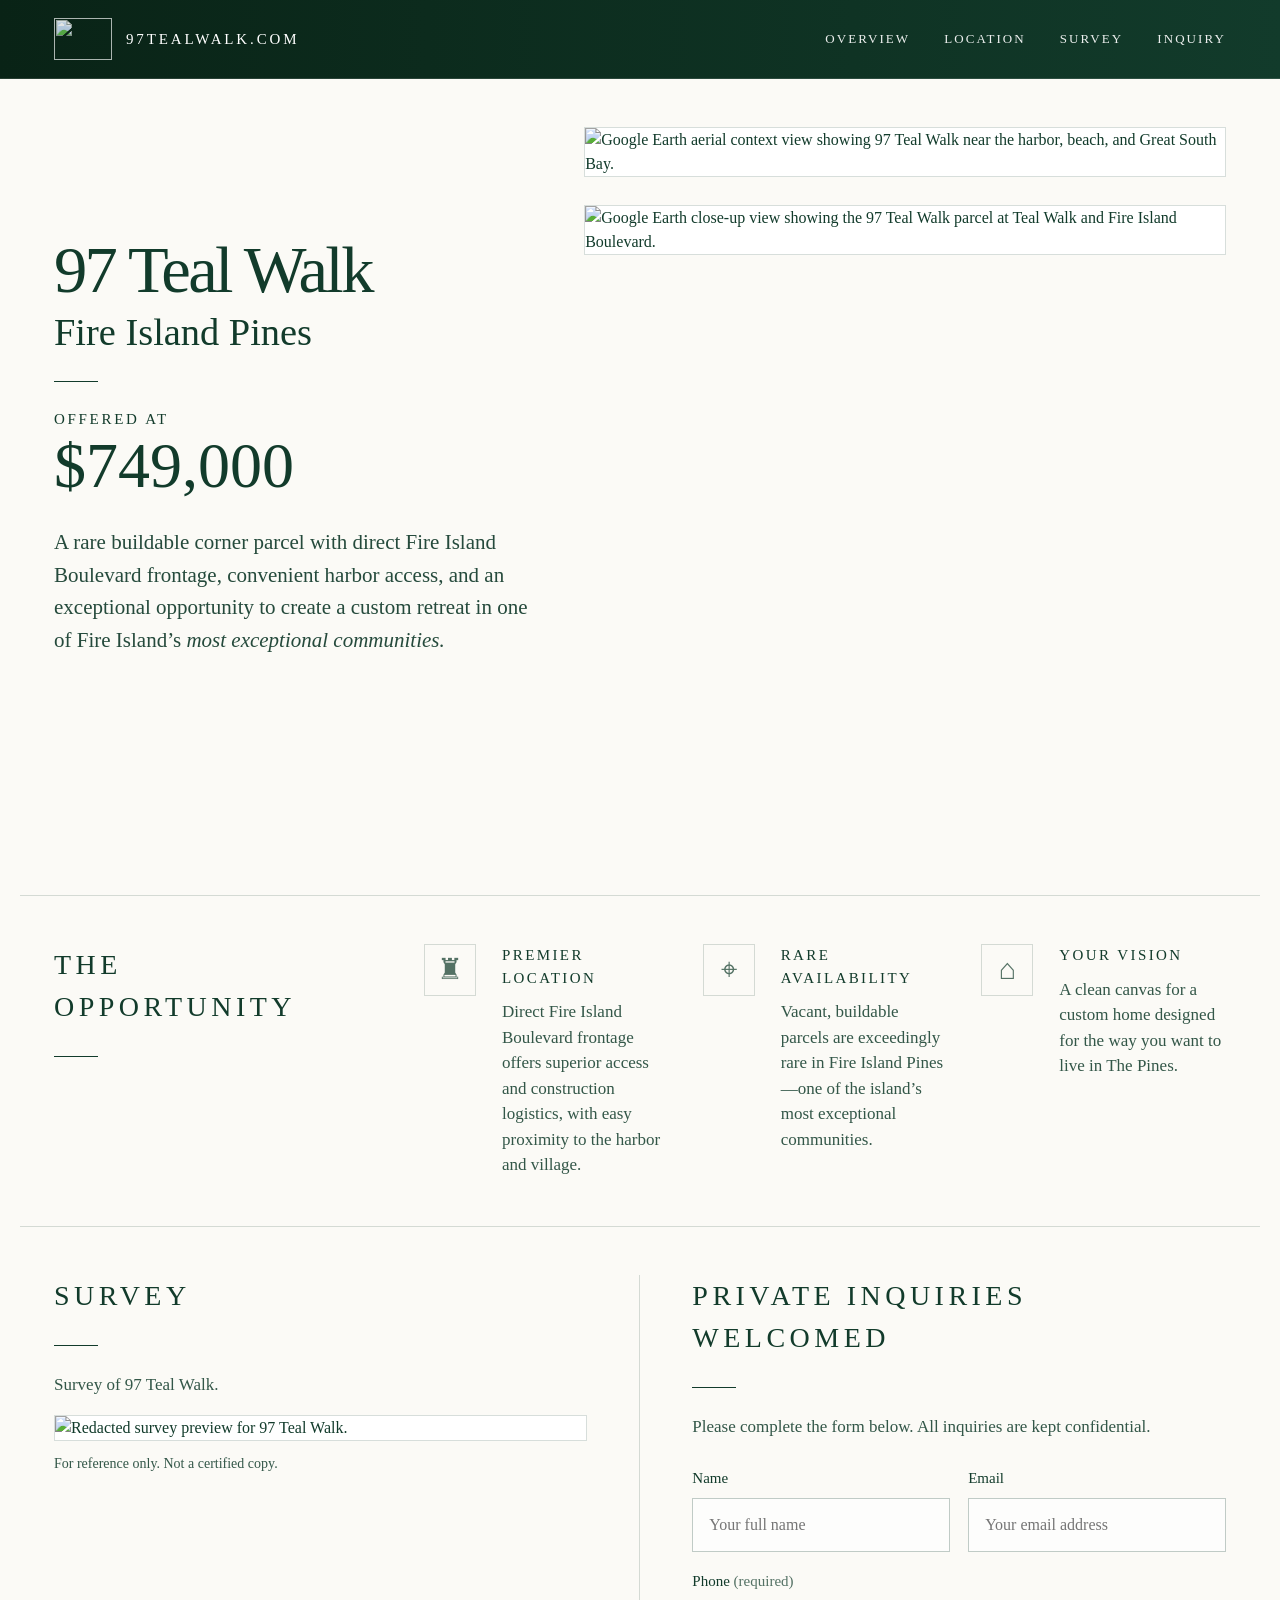
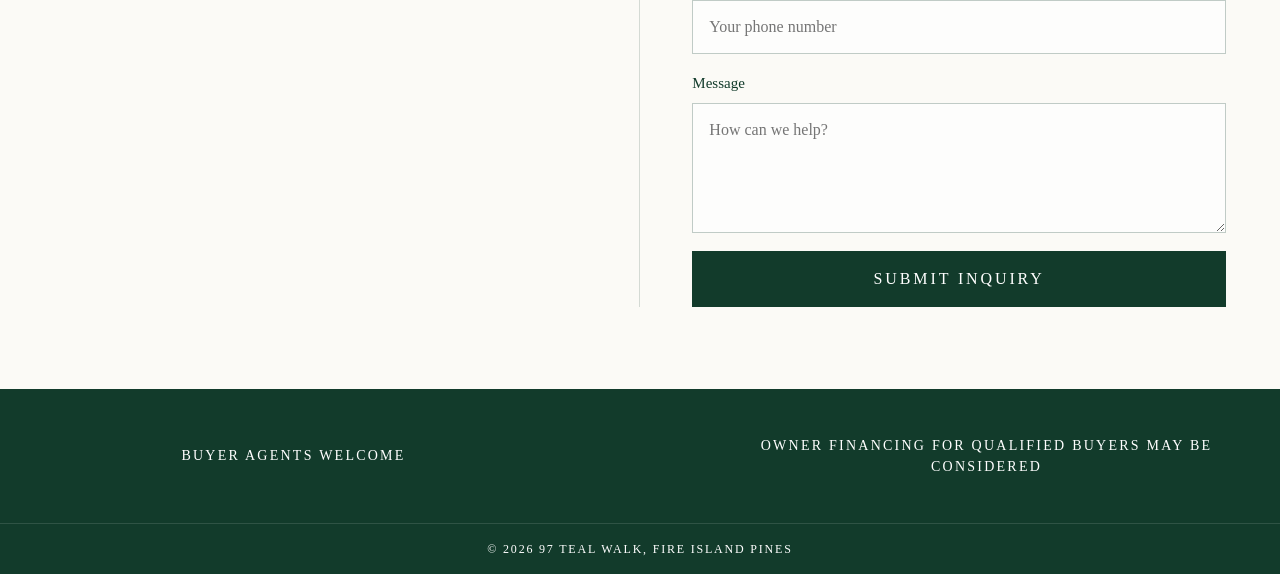
==== index.html @ c8dc7bd7 "Add files via upload" ====
<!doctype html>
<html lang="en">
<head>
  <meta charset="utf-8" />
  <meta name="viewport" content="width=device-width, initial-scale=1" />
  <title>97 Teal Walk · Fire Island Pines</title>
  <meta name="description" content="97 Teal Walk, Fire Island Pines — a rare buildable corner parcel offered at $749,000." />
  <meta property="og:title" content="97 Teal Walk · Fire Island Pines" />
  <meta property="og:description" content="A rare buildable corner parcel with direct Fire Island Boulevard frontage." />
  <meta property="og:image" content="assets/location-context.jpg" />
  <meta property="og:type" content="website" />
  <link rel="preload" as="image" href="assets/location-context.jpg" />
  <link rel="stylesheet" href="styles.css" />
</head>
<body>
  <header class="site-header">
    <div class="header-inner">
      <div class="brand-lockup">
        <img src="assets/deer-motif.png" alt="" class="brand-deer" />
        <span>97TealWalk.com</span>
      </div>
      <nav aria-label="Main navigation">
        <a href="#overview">Overview</a>
        <a href="#location">Location</a>
        <a href="#survey">Survey</a>
        <a href="#inquiry">Inquiry</a>
      </nav>
    </div>
  </header>

  <main>
    <section id="overview" class="hero section-shell">
      <div class="hero-copy">
        <img src="assets/deer-motif.png" alt="" class="deer-watermark" />
        <h1>97 Teal Walk</h1>
        <p class="location-title">Fire Island Pines</p>
        <div class="rule"></div>
        <p class="eyebrow">Offered at</p>
        <p class="price">$749,000</p>
        <p class="intro">
          A rare buildable corner parcel with direct Fire Island Boulevard frontage,
          convenient harbor access, and an exceptional opportunity to create a custom retreat
          in one of Fire Island’s <em>most exceptional communities.</em>
        </p>
      </div>

      <div id="location" class="visual-stack" aria-label="Property location imagery">
        <figure>
          <img src="assets/location-context.jpg" alt="Google Earth aerial context view showing 97 Teal Walk near the harbor, beach, and Great South Bay." />
        </figure>
        <figure>
          <img src="assets/location-close.jpg" alt="Google Earth close-up view showing the 97 Teal Walk parcel at Teal Walk and Fire Island Boulevard." />
        </figure>
      </div>
    </section>

    <section class="opportunity section-shell" aria-labelledby="opportunity-heading">
      <div class="section-heading">
        <h2 id="opportunity-heading">The Opportunity</h2>
        <div class="rule"></div>
      </div>
      <div class="opportunity-grid">
        <article>
          <div class="icon" aria-hidden="true">♜</div>
          <div>
            <h3>Premier Location</h3>
            <p>Direct Fire Island Boulevard frontage offers superior access and construction logistics, with easy proximity to the harbor and village.</p>
          </div>
        </article>
        <article>
          <div class="icon" aria-hidden="true">⌖</div>
          <div>
            <h3>Rare Availability</h3>
            <p>Vacant, buildable parcels are exceedingly rare in Fire Island Pines—one of the island’s most exceptional communities.</p>
          </div>
        </article>
        <article>
          <div class="icon" aria-hidden="true">⌂</div>
          <div>
            <h3>Your Vision</h3>
            <p>A clean canvas for a custom home designed for the way you want to live in The Pines.</p>
          </div>
        </article>
      </div>
    </section>

    <section class="materials section-shell" aria-labelledby="survey-heading">
      <div id="survey" class="survey-panel">
        <h2 id="survey-heading">Survey</h2>
        <div class="rule"></div>
        <p>Survey of 97 Teal Walk.</p>
        <img src="assets/survey-redacted.jpg" alt="Redacted survey preview for 97 Teal Walk." />
        <p class="fine-print">For reference only. Not a certified copy.</p>
      </div>

      <div id="inquiry" class="inquiry-panel">
        <h2>Private Inquiries Welcomed</h2>
        <div class="rule"></div>
        <p>Please complete the form below. All inquiries are kept confidential.</p>
        <form action="https://formspree.io/f/FORM_ID_HERE" method="POST">
          <input type="hidden" name="_subject" value="97 Teal Walk Inquiry" />
          <label>
            <span>Name</span>
            <input name="name" autocomplete="name" placeholder="Your full name" required />
          </label>
          <label>
            <span>Email</span>
            <input name="email" type="email" autocomplete="email" placeholder="Your email address" required />
          </label>
          <label class="full">
            <span>Phone <em>(required)</em></span>
            <input name="phone" type="tel" autocomplete="tel" placeholder="Your phone number" required />
          </label>
          <label class="full">
            <span>Message</span>
            <textarea name="message" placeholder="How can we help?" required></textarea>
          </label>
          <button type="submit">Submit Inquiry</button>
        </form>
      </div>
    </section>
  </main>

  <footer>
    <div class="footer-inner">
      <p>Buyer agents welcome</p>
      <img src="assets/deer-motif.png" alt="" />
      <p>Owner financing for qualified buyers may be considered</p>
    </div>
    <div class="copyright">© 2026 97 Teal Walk, Fire Island Pines</div>
  </footer>
</body>
</html>
---- styles.css ----
:root {
  --green: #123b2b;
  --green-soft: rgba(18, 59, 43, 0.72);
  --cream: #fbfaf6;
  --line: rgba(18, 59, 43, 0.17);
  --sepia: #6a604e;
}

* { box-sizing: border-box; }
html { scroll-behavior: smooth; }
body {
  margin: 0;
  background: var(--cream);
  color: var(--green);
  font-family: Georgia, 'Times New Roman', serif;
  line-height: 1.5;
}
img { max-width: 100%; display: block; }
a { color: inherit; text-decoration: none; }

.site-header {
  position: sticky;
  top: 0;
  z-index: 10;
  background: linear-gradient(90deg, #092316, var(--green));
  color: #fff;
  border-bottom: 1px solid rgba(255,255,255,0.12);
}
.header-inner {
  max-width: 1240px;
  margin: 0 auto;
  padding: 18px 34px;
  display: flex;
  align-items: center;
  justify-content: space-between;
  gap: 30px;
}
.brand-lockup {
  display: flex;
  align-items: center;
  gap: 14px;
  letter-spacing: 0.19em;
  text-transform: uppercase;
  font-size: 15px;
}
.brand-deer {
  width: 58px;
  height: 42px;
  object-fit: cover;
  object-position: left top;
  mix-blend-mode: screen;
  opacity: 0.88;
}
nav {
  display: flex;
  gap: 34px;
  letter-spacing: 0.16em;
  text-transform: uppercase;
  font-size: 13px;
}
nav a { opacity: 0.92; }
nav a:hover { opacity: 1; }

.section-shell {
  max-width: 1240px;
  margin: 0 auto;
  padding: 48px 34px;
}
.hero {
  display: grid;
  grid-template-columns: minmax(330px, 0.92fr) minmax(500px, 1.24fr);
  gap: 54px;
  align-items: start;
}
.hero-copy {
  position: relative;
  padding-top: 110px;
  min-height: 720px;
}
.deer-watermark {
  position: absolute;
  top: 34px;
  left: 72px;
  width: 350px;
  opacity: 0.075;
  filter: grayscale(100%);
  mix-blend-mode: multiply;
  pointer-events: none;
}
h1 {
  margin: 0;
  font-size: clamp(48px, 5.2vw, 72px);
  font-weight: 400;
  letter-spacing: -0.04em;
  line-height: 0.98;
}
.location-title {
  margin: 10px 0 0;
  font-size: clamp(28px, 3vw, 42px);
  line-height: 1.05;
}
.rule {
  width: 44px;
  height: 1px;
  background: var(--green);
  margin: 28px 0 26px;
}
.eyebrow {
  margin: 0;
  text-transform: uppercase;
  letter-spacing: 0.18em;
  font-size: 15px;
}
.price {
  margin: 4px 0 28px;
  font-size: clamp(44px, 5vw, 64px);
  line-height: 1;
}
.intro {
  font-size: 21px;
  line-height: 1.55;
  max-width: 520px;
  margin: 0;
  color: rgba(18, 59, 43, 0.92);
}
.visual-stack {
  display: grid;
  gap: 28px;
}
.visual-stack figure {
  margin: 0;
  background: #fff;
  border: 1px solid var(--line);
  overflow: hidden;
}
.visual-stack img {
  width: 100%;
  height: auto;
}

.opportunity {
  display: grid;
  grid-template-columns: 310px 1fr;
  gap: 60px;
  border-top: 1px solid var(--line);
}
h2 {
  margin: 0;
  font-size: 28px;
  text-transform: uppercase;
  letter-spacing: 0.16em;
  font-weight: 400;
}
.opportunity-grid {
  display: grid;
  grid-template-columns: repeat(3, 1fr);
  gap: 34px;
}
.opportunity-grid article {
  display: grid;
  grid-template-columns: 56px 1fr;
  gap: 22px;
  align-items: start;
}
.icon {
  width: 52px;
  height: 52px;
  border: 1px solid var(--line);
  display: grid;
  place-items: center;
  color: var(--green-soft);
  font-size: 29px;
}
h3 {
  margin: 0 0 10px;
  text-transform: uppercase;
  letter-spacing: 0.16em;
  font-size: 15px;
  font-weight: 400;
}
.opportunity p, .survey-panel p, .inquiry-panel p {
  margin: 0;
  color: rgba(18, 59, 43, 0.86);
  font-size: 17px;
}

.materials {
  border-top: 1px solid var(--line);
  display: grid;
  grid-template-columns: 1fr 1.1fr;
  gap: 52px;
}
.survey-panel img {
  margin-top: 18px;
  width: 100%;
  border: 1px solid var(--line);
  background: white;
}
.fine-print {
  margin-top: 12px !important;
  font-size: 14px !important;
}
.inquiry-panel {
  border-left: 1px solid var(--line);
  padding-left: 52px;
}
form {
  margin-top: 28px;
  display: grid;
  grid-template-columns: 1fr 1fr;
  gap: 18px;
}
label { display: grid; gap: 8px; }
label span { font-size: 15px; }
label em { font-style: normal; color: var(--green-soft); }
label.full { grid-column: 1 / -1; }
input, textarea {
  width: 100%;
  border: 1px solid rgba(18, 59, 43, 0.26);
  background: rgba(255,255,255,0.66);
  padding: 14px 16px;
  font: inherit;
  color: var(--green);
  border-radius: 0;
}
textarea { min-height: 130px; resize: vertical; }
input:focus, textarea:focus {
  outline: 2px solid rgba(18, 59, 43, 0.18);
  border-color: rgba(18, 59, 43, 0.55);
}
button {
  grid-column: 1 / -1;
  border: 0;
  background: var(--green);
  color: #fff;
  padding: 16px 18px;
  text-transform: uppercase;
  letter-spacing: 0.18em;
  font: inherit;
  cursor: pointer;
}
button:hover { background: #0b2b1d; }

footer {
  background: var(--green);
  color: white;
  margin-top: 34px;
}
.footer-inner {
  max-width: 1240px;
  margin: 0 auto;
  padding: 32px 34px;
  display: grid;
  grid-template-columns: 1fr auto 1fr;
  gap: 42px;
  align-items: center;
  text-align: center;
  letter-spacing: 0.16em;
  text-transform: uppercase;
  font-size: 14px;
}
.footer-inner img {
  width: 130px;
  opacity: 0.68;
  mix-blend-mode: screen;
}
.copyright {
  border-top: 1px solid rgba(255,255,255,0.12);
  padding: 16px;
  text-align: center;
  letter-spacing: 0.15em;
  text-transform: uppercase;
  font-size: 12px;
}

@media (max-width: 960px) {
  .header-inner { align-items: flex-start; }
  nav { display: none; }
  .hero, .opportunity, .materials { grid-template-columns: 1fr; }
  .hero-copy { min-height: auto; padding-top: 48px; }
  .deer-watermark { left: 40px; top: 10px; width: 290px; }
  .opportunity-grid { grid-template-columns: 1fr; }
  .inquiry-panel { border-left: 0; padding-left: 0; }
}
@media (max-width: 620px) {
  .section-shell { padding: 34px 22px; }
  .header-inner { padding: 16px 22px; }
  .brand-lockup { font-size: 13px; }
  .brand-deer { width: 48px; }
  .hero { gap: 32px; }
  .hero-copy { padding-top: 28px; }
  .deer-watermark { width: 240px; left: 18px; }
  .visual-stack { gap: 18px; }
  form { grid-template-columns: 1fr; }
  .footer-inner { grid-template-columns: 1fr; gap: 18px; }
}
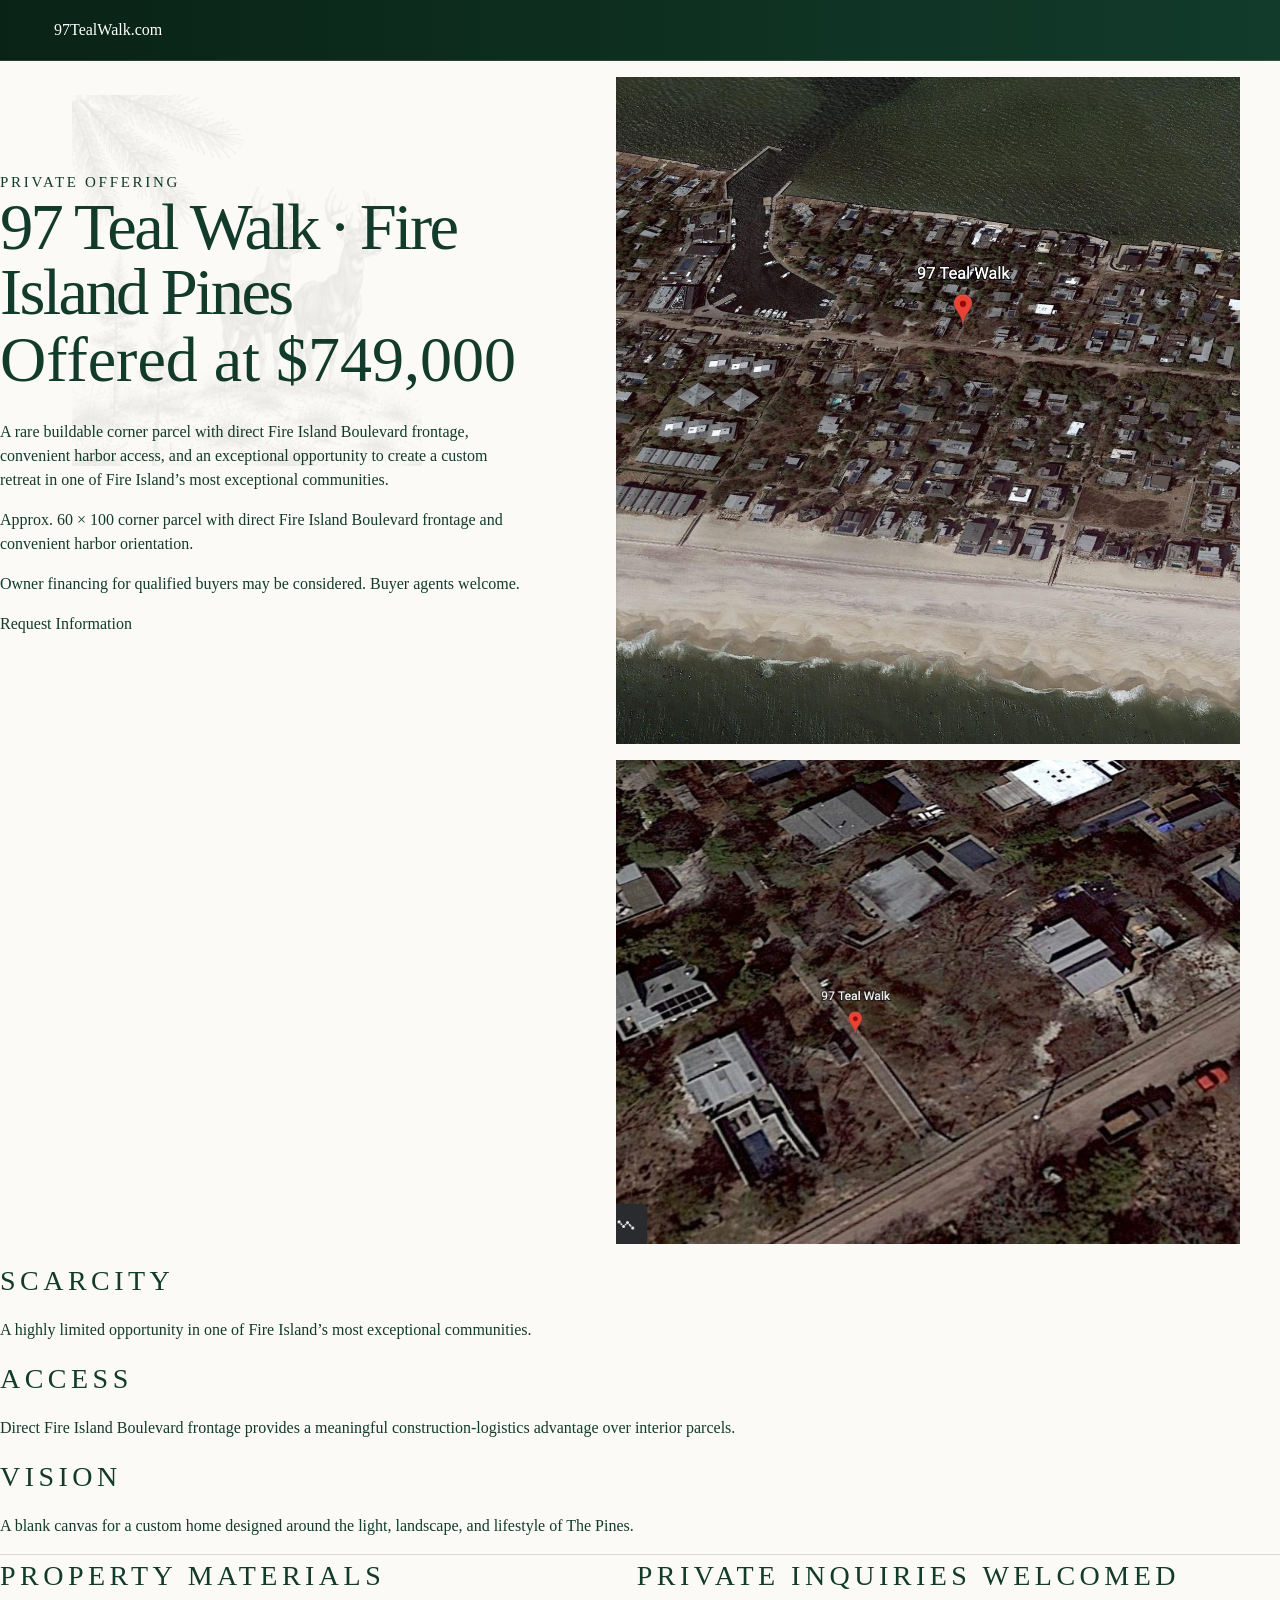
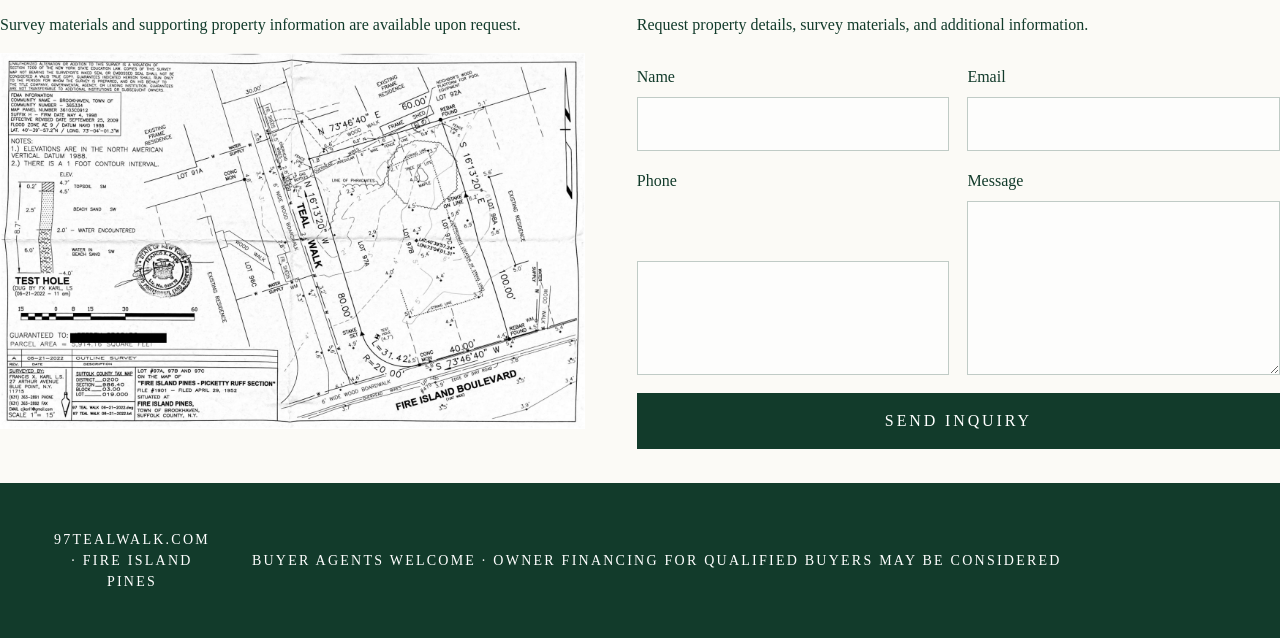
==== commit febfe565: "Add files via upload" ====
--- a/index.html
+++ b/index.html
@@ -1,133 +1,114 @@
-<!doctype html>
+<!DOCTYPE html>
 <html lang="en">
 <head>
-  <meta charset="utf-8" />
-  <meta name="viewport" content="width=device-width, initial-scale=1" />
+  <meta charset="UTF-8" />
+  <meta name="viewport" content="width=device-width, initial-scale=1.0" />
   <title>97 Teal Walk · Fire Island Pines</title>
-  <meta name="description" content="97 Teal Walk, Fire Island Pines — a rare buildable corner parcel offered at $749,000." />
-  <meta property="og:title" content="97 Teal Walk · Fire Island Pines" />
-  <meta property="og:description" content="A rare buildable corner parcel with direct Fire Island Boulevard frontage." />
-  <meta property="og:image" content="assets/location-context.jpg" />
-  <meta property="og:type" content="website" />
-  <link rel="preload" as="image" href="assets/location-context.jpg" />
+  <meta name="description" content="97 Teal Walk, Fire Island Pines. Offered at $749,000. A rare buildable corner parcel with direct Fire Island Boulevard frontage." />
   <link rel="stylesheet" href="styles.css" />
 </head>
 <body>
   <header class="site-header">
-    <div class="header-inner">
-      <div class="brand-lockup">
-        <img src="assets/deer-motif.png" alt="" class="brand-deer" />
-        <span>97TealWalk.com</span>
-      </div>
-      <nav aria-label="Main navigation">
-        <a href="#overview">Overview</a>
-        <a href="#location">Location</a>
-        <a href="#survey">Survey</a>
-        <a href="#inquiry">Inquiry</a>
-      </nav>
+    <div class="container header-inner">
+      <div class="domain">97TealWalk.com</div>
     </div>
   </header>
 
   <main>
-    <section id="overview" class="hero section-shell">
+    <section class="hero container">
       <div class="hero-copy">
-        <img src="assets/deer-motif.png" alt="" class="deer-watermark" />
-        <h1>97 Teal Walk</h1>
-        <p class="location-title">Fire Island Pines</p>
-        <div class="rule"></div>
-        <p class="eyebrow">Offered at</p>
-        <p class="price">$749,000</p>
-        <p class="intro">
-          A rare buildable corner parcel with direct Fire Island Boulevard frontage,
-          convenient harbor access, and an exceptional opportunity to create a custom retreat
-          in one of Fire Island’s <em>most exceptional communities.</em>
-        </p>
+        <div class="watermark-wrap">
+          <img src="deer-motif.png" alt="" class="deer-watermark" />
+          <div class="hero-text">
+            <p class="eyebrow">Private Offering</p>
+            <h1>97 Teal Walk · Fire Island Pines</h1>
+            <p class="price">Offered at $749,000</p>
+            <p class="lead">
+              A rare buildable corner parcel with direct Fire Island Boulevard frontage, convenient harbor access, and an exceptional opportunity to create a custom retreat in one of Fire Island’s most exceptional communities.
+            </p>
+            <div class="detail-lines">
+              <p>Approx. 60 × 100 corner parcel with direct Fire Island Boulevard frontage and convenient harbor orientation.</p>
+              <p>Owner financing for qualified buyers may be considered. Buyer agents welcome.</p>
+            </div>
+            <a href="#inquiry" class="button">Request Information</a>
+          </div>
+        </div>
       </div>
 
-      <div id="location" class="visual-stack" aria-label="Property location imagery">
+      <div class="image-stack">
         <figure>
-          <img src="assets/location-context.jpg" alt="Google Earth aerial context view showing 97 Teal Walk near the harbor, beach, and Great South Bay." />
+          <img src="location-context.jpg" alt="Google Earth context image showing 97 Teal Walk in relation to Fire Island Pines, the harbor, and surrounding area." />
         </figure>
         <figure>
-          <img src="assets/location-close.jpg" alt="Google Earth close-up view showing the 97 Teal Walk parcel at Teal Walk and Fire Island Boulevard." />
+          <img src="location-close.jpg" alt="Google Earth close-up image showing 97 Teal Walk near Teal Walk and Fire Island Boulevard." />
         </figure>
       </div>
     </section>
 
-    <section class="opportunity section-shell" aria-labelledby="opportunity-heading">
-      <div class="section-heading">
-        <h2 id="opportunity-heading">The Opportunity</h2>
-        <div class="rule"></div>
-      </div>
-      <div class="opportunity-grid">
-        <article>
-          <div class="icon" aria-hidden="true">♜</div>
-          <div>
-            <h3>Premier Location</h3>
-            <p>Direct Fire Island Boulevard frontage offers superior access and construction logistics, with easy proximity to the harbor and village.</p>
-          </div>
-        </article>
-        <article>
-          <div class="icon" aria-hidden="true">⌖</div>
-          <div>
-            <h3>Rare Availability</h3>
-            <p>Vacant, buildable parcels are exceedingly rare in Fire Island Pines—one of the island’s most exceptional communities.</p>
-          </div>
-        </article>
-        <article>
-          <div class="icon" aria-hidden="true">⌂</div>
-          <div>
-            <h3>Your Vision</h3>
-            <p>A clean canvas for a custom home designed for the way you want to live in The Pines.</p>
-          </div>
-        </article>
+    <section class="green-band">
+      <div class="container band-grid">
+        <div>
+          <h2>Scarcity</h2>
+          <p>A highly limited opportunity in one of Fire Island’s most exceptional communities.</p>
+        </div>
+        <div>
+          <h2>Access</h2>
+          <p>Direct Fire Island Boulevard frontage provides a meaningful construction-logistics advantage over interior parcels.</p>
+        </div>
+        <div>
+          <h2>Vision</h2>
+          <p>A blank canvas for a custom home designed around the light, landscape, and lifestyle of The Pines.</p>
+        </div>
       </div>
     </section>
 
-    <section class="materials section-shell" aria-labelledby="survey-heading">
-      <div id="survey" class="survey-panel">
-        <h2 id="survey-heading">Survey</h2>
-        <div class="rule"></div>
-        <p>Survey of 97 Teal Walk.</p>
-        <img src="assets/survey-redacted.jpg" alt="Redacted survey preview for 97 Teal Walk." />
-        <p class="fine-print">For reference only. Not a certified copy.</p>
+    <section class="materials container">
+      <div class="survey-section">
+        <h2>Property Materials</h2>
+        <p>Survey materials and supporting property information are available upon request.</p>
+        <div class="survey-card">
+          <img src="survey-redacted.jpg" alt="Redacted survey preview for 97 Teal Walk." />
+        </div>
       </div>
 
-      <div id="inquiry" class="inquiry-panel">
-        <h2>Private Inquiries Welcomed</h2>
-        <div class="rule"></div>
-        <p>Please complete the form below. All inquiries are kept confidential.</p>
+      <div id="inquiry" class="inquiry-card">
+        <h2>Private inquiries welcomed</h2>
+        <p>Request property details, survey materials, and additional information.</p>
+
         <form action="https://formspree.io/f/FORM_ID_HERE" method="POST">
           <input type="hidden" name="_subject" value="97 Teal Walk Inquiry" />
+
           <label>
-            <span>Name</span>
-            <input name="name" autocomplete="name" placeholder="Your full name" required />
+            Name
+            <input name="name" type="text" required />
           </label>
+
           <label>
-            <span>Email</span>
-            <input name="email" type="email" autocomplete="email" placeholder="Your email address" required />
+            Email
+            <input name="email" type="email" required />
           </label>
-          <label class="full">
-            <span>Phone <em>(required)</em></span>
-            <input name="phone" type="tel" autocomplete="tel" placeholder="Your phone number" required />
+
+          <label>
+            Phone
+            <input name="phone" type="tel" required />
           </label>
-          <label class="full">
-            <span>Message</span>
-            <textarea name="message" placeholder="How can we help?" required></textarea>
+
+          <label>
+            Message
+            <textarea name="message" rows="6" required></textarea>
           </label>
-          <button type="submit">Submit Inquiry</button>
+
+          <button type="submit">Send Inquiry</button>
         </form>
       </div>
     </section>
   </main>
 
-  <footer>
-    <div class="footer-inner">
-      <p>Buyer agents welcome</p>
-      <img src="assets/deer-motif.png" alt="" />
-      <p>Owner financing for qualified buyers may be considered</p>
+  <footer class="site-footer">
+    <div class="container footer-inner">
+      <p>97TealWalk.com · Fire Island Pines</p>
+      <p>Buyer agents welcome · Owner financing for qualified buyers may be considered</p>
     </div>
-    <div class="copyright">© 2026 97 Teal Walk, Fire Island Pines</div>
   </footer>
 </body>
 </html>
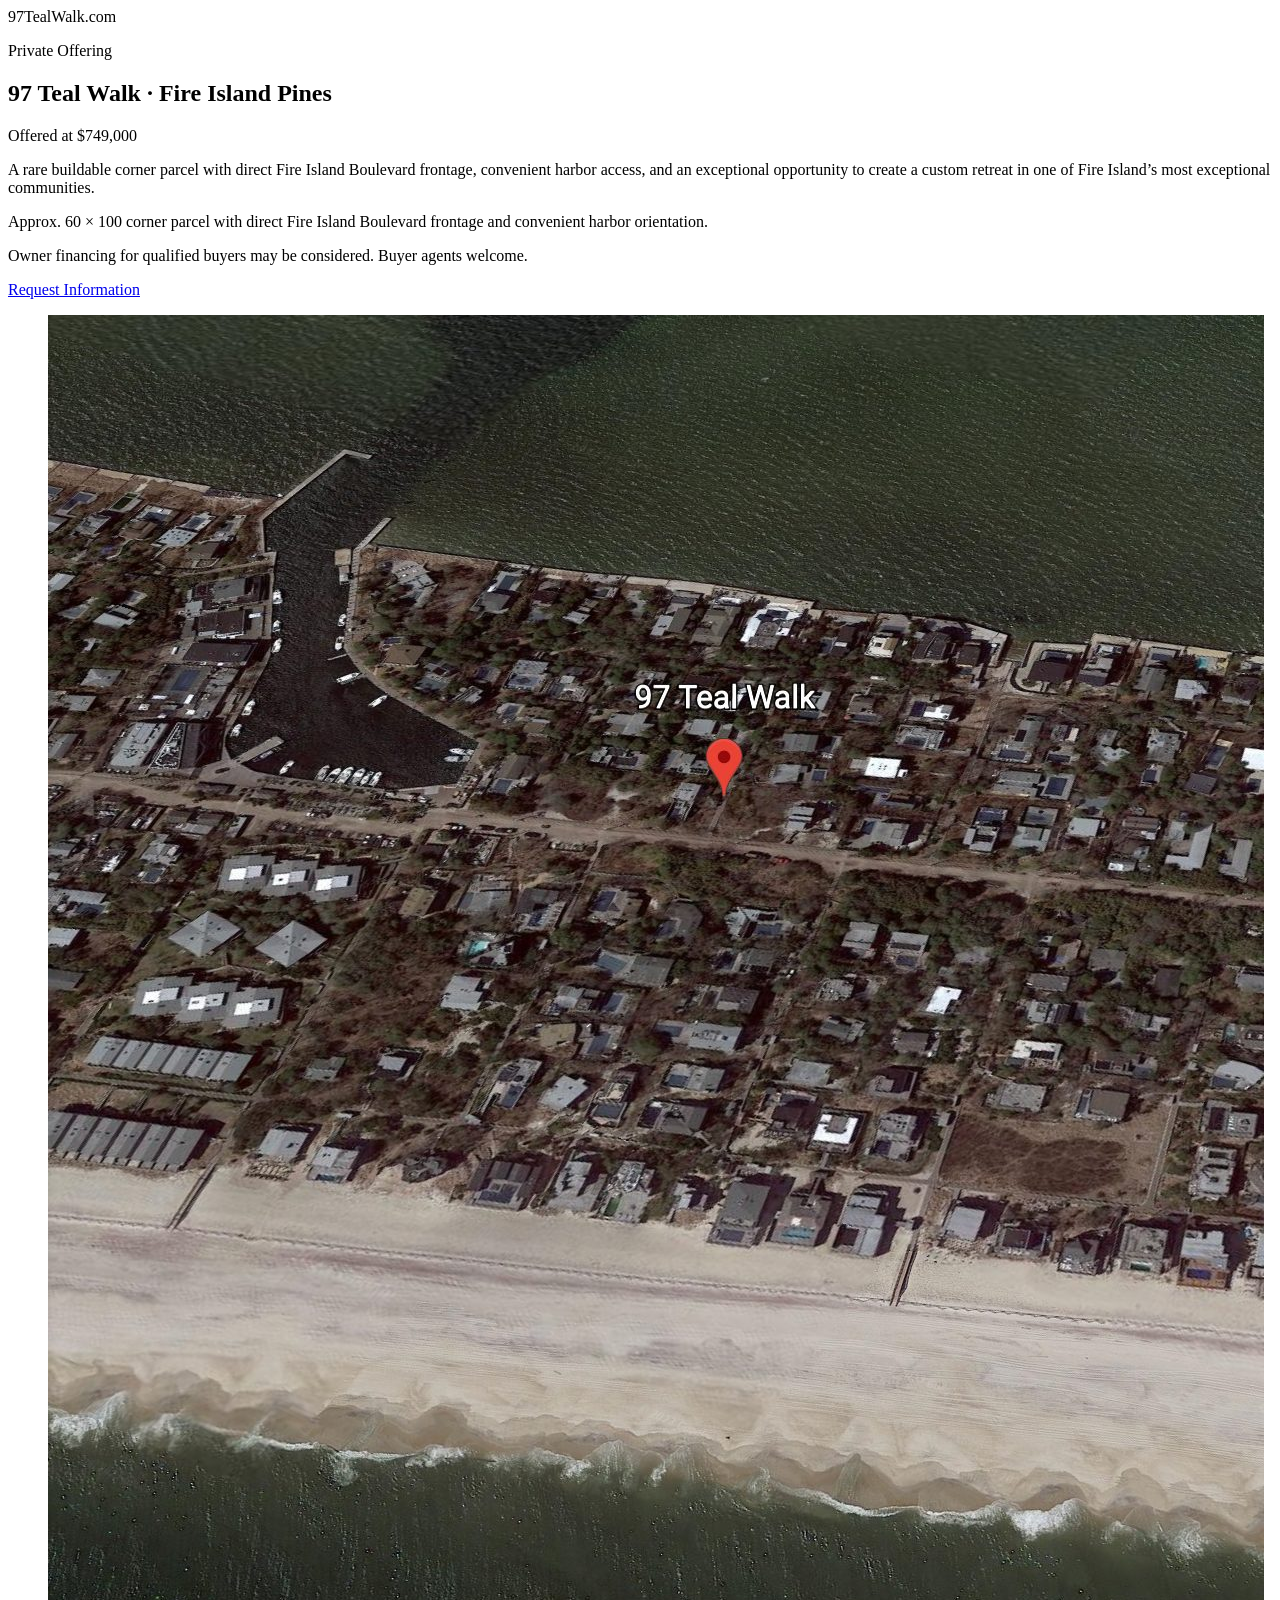
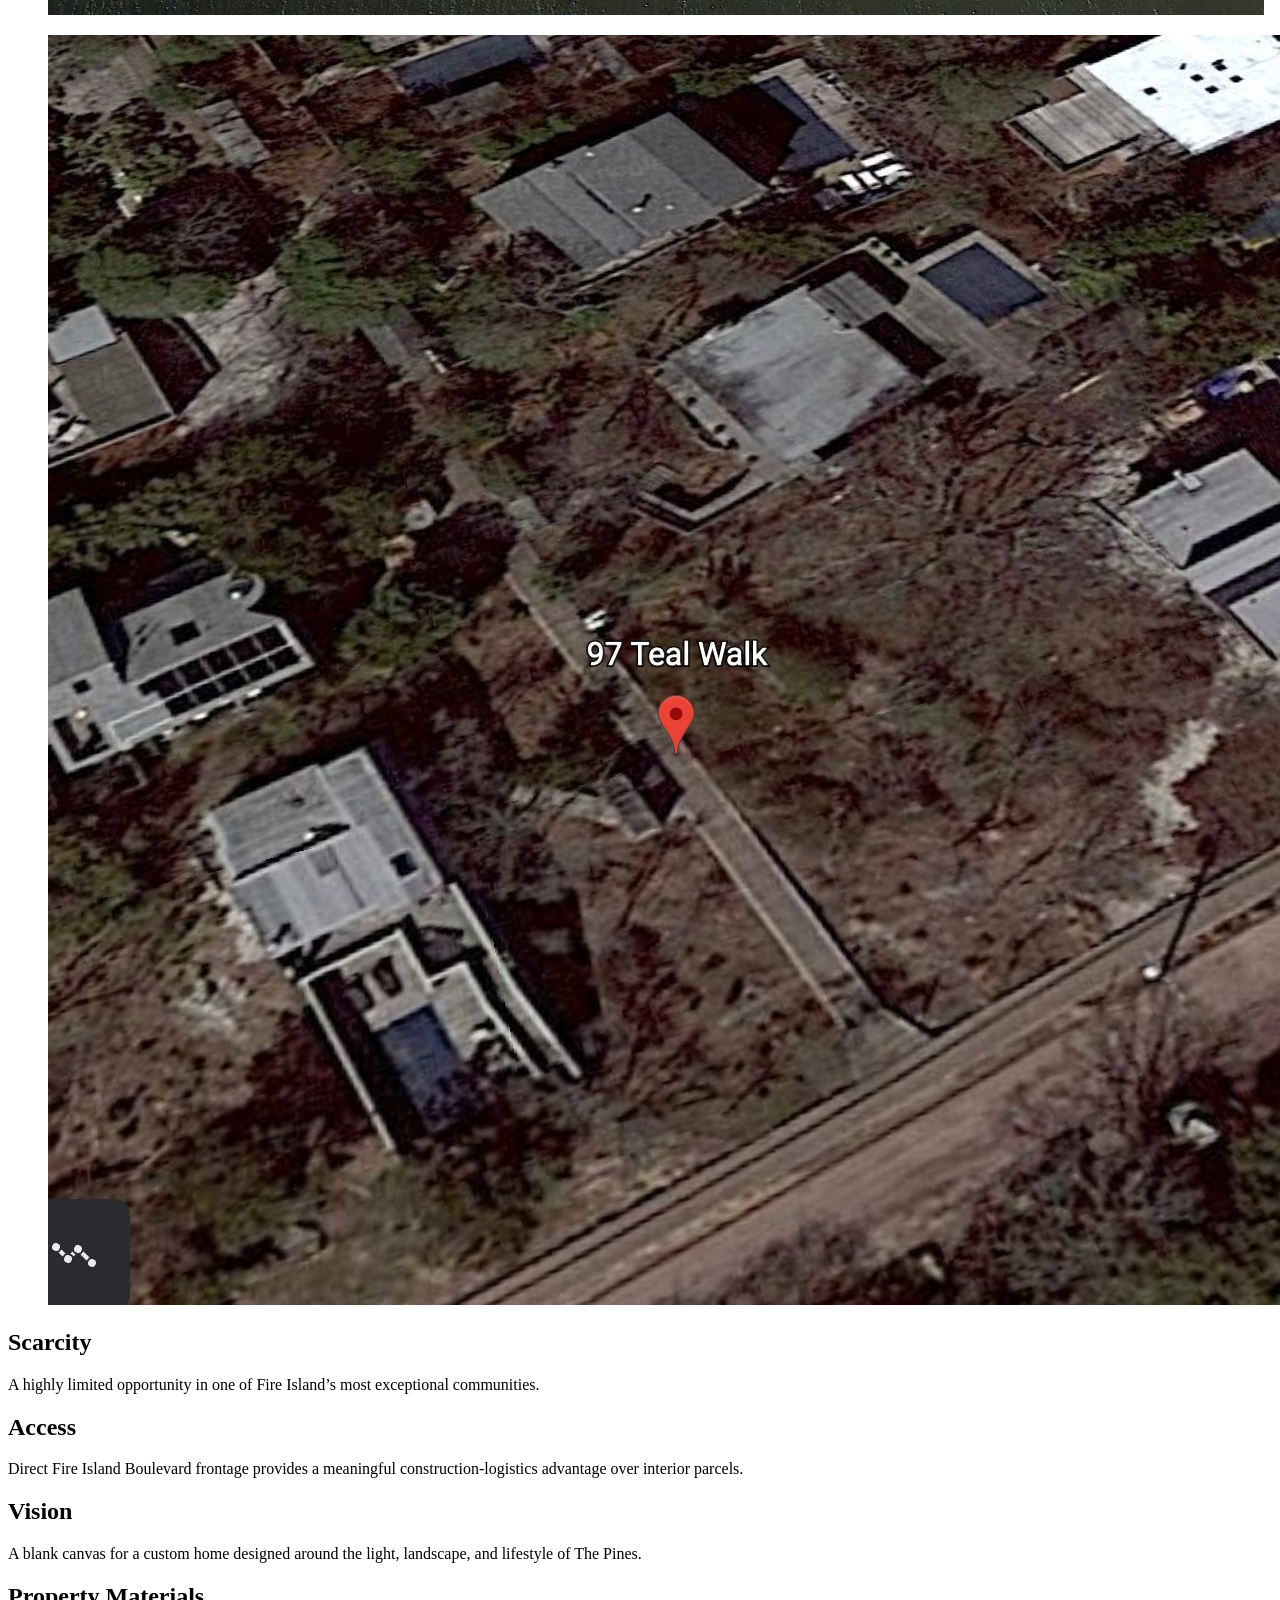
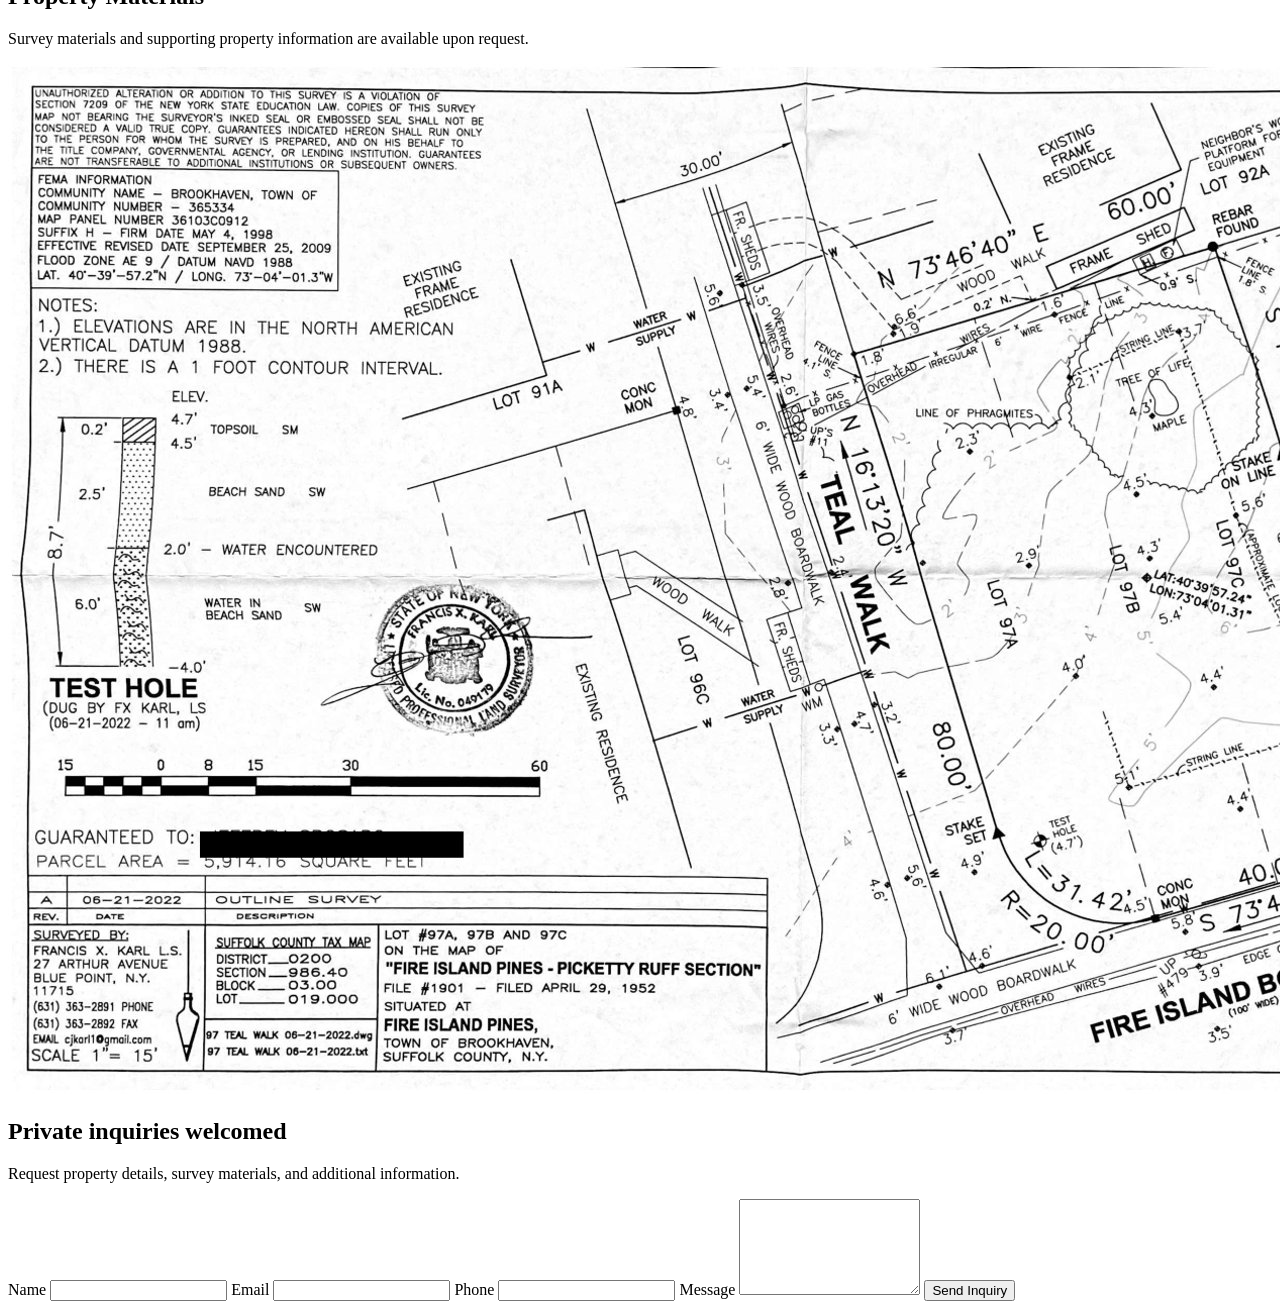
==== commit 37b720aa: "Rename index (1).html to index.html" ====
--- a/index.html
+++ b/index.html
@@ -18,7 +18,6 @@
     <section class="hero container">
       <div class="hero-copy">
         <div class="watermark-wrap">
-          <img src="deer-motif.png" alt="" class="deer-watermark" />
           <div class="hero-text">
             <p class="eyebrow">Private Offering</p>
             <h1>97 Teal Walk · Fire Island Pines</h1>
@@ -103,12 +102,5 @@
       </div>
     </section>
   </main>
-
-  <footer class="site-footer">
-    <div class="container footer-inner">
-      <p>97TealWalk.com · Fire Island Pines</p>
-      <p>Buyer agents welcome · Owner financing for qualified buyers may be considered</p>
-    </div>
-  </footer>
 </body>
 </html>
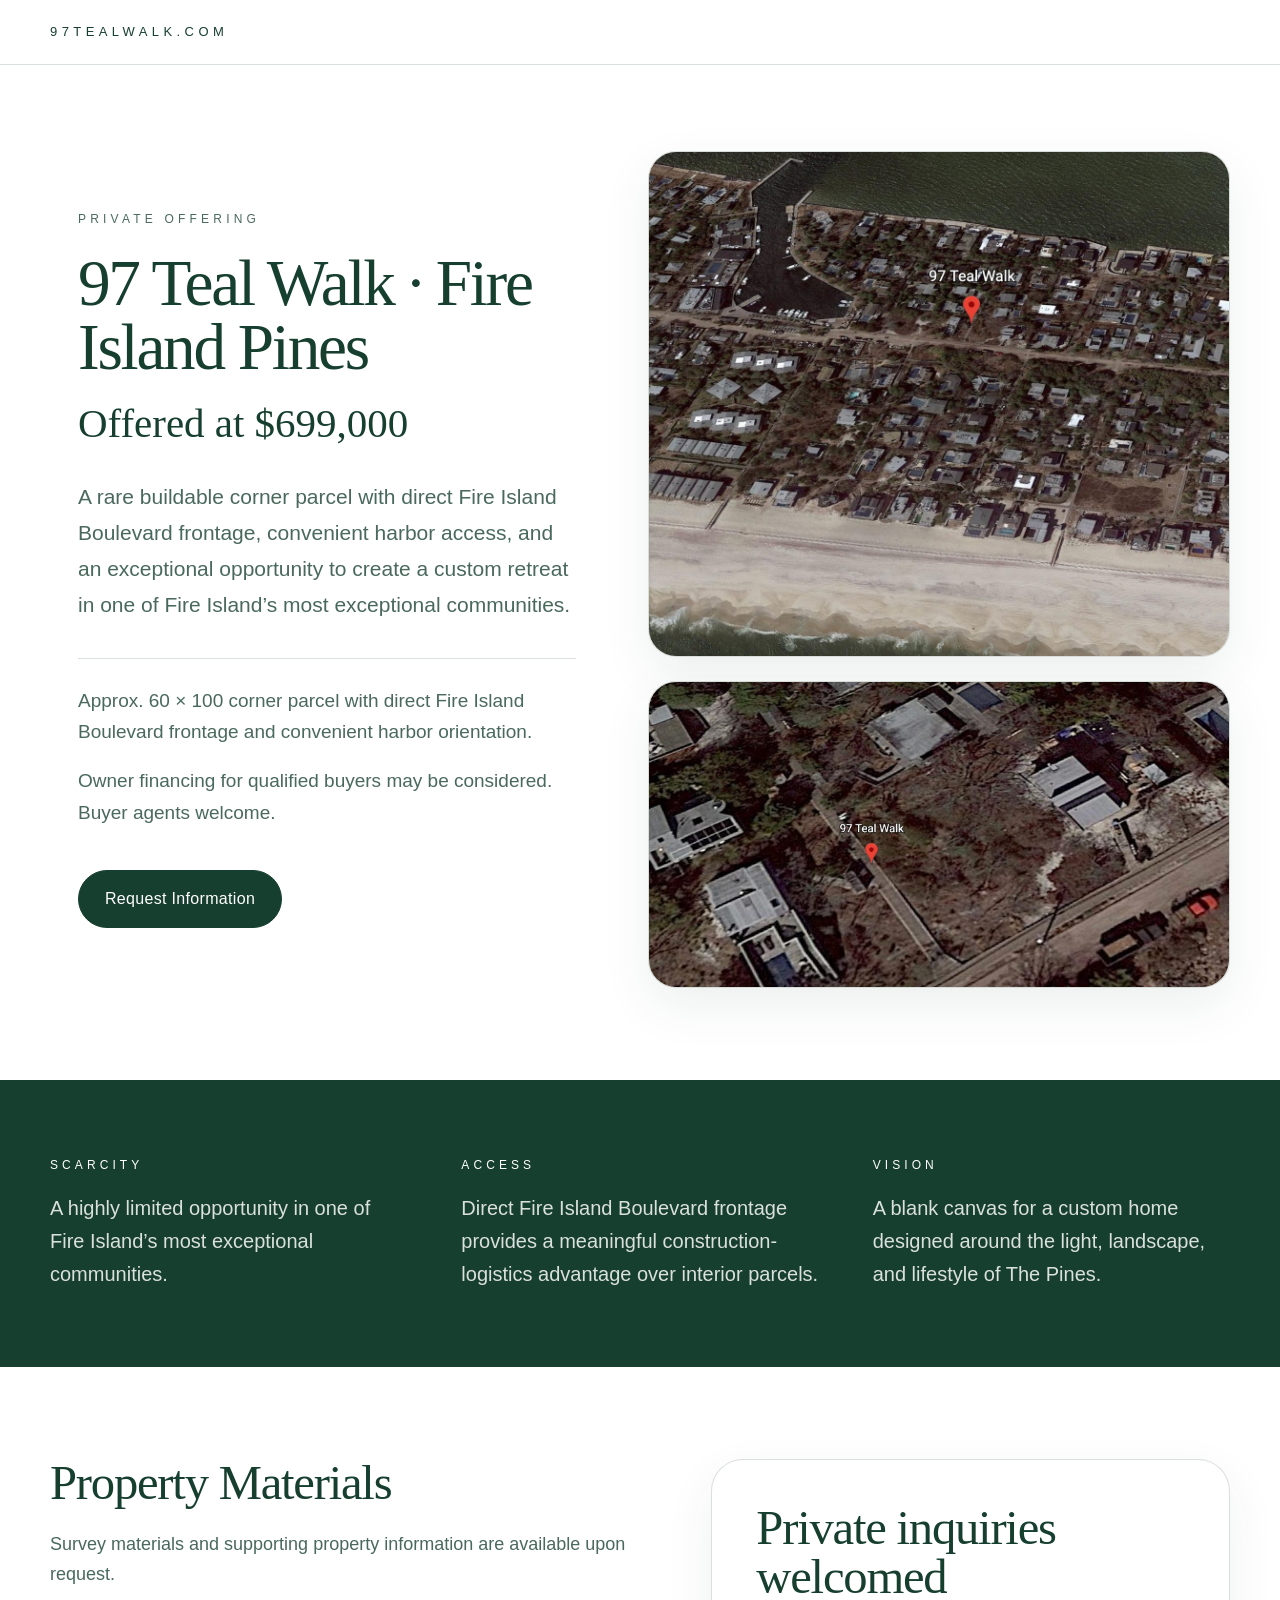
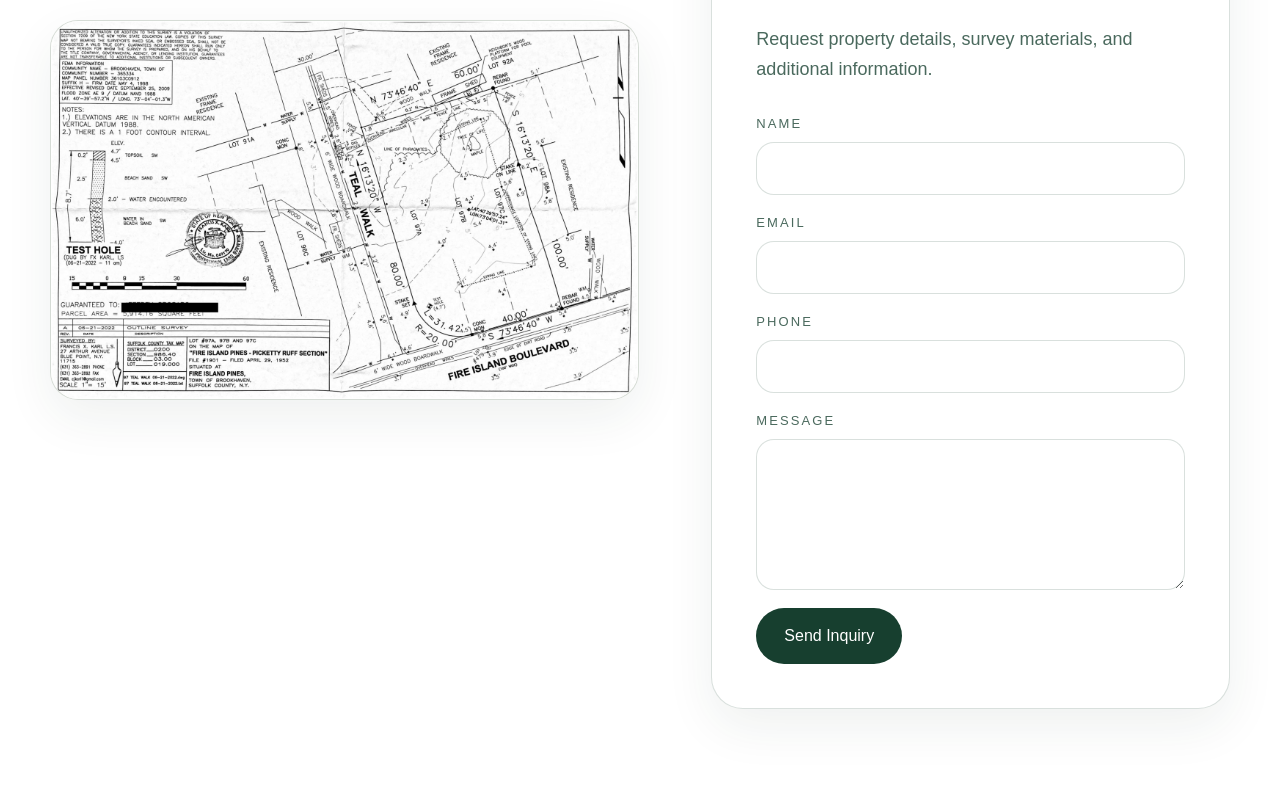
==== commit e7b63913: "Rename index (2).html to index.html" ====
--- a/index.html
+++ b/index.html
@@ -4,8 +4,8 @@
   <meta charset="UTF-8" />
   <meta name="viewport" content="width=device-width, initial-scale=1.0" />
   <title>97 Teal Walk · Fire Island Pines</title>
-  <meta name="description" content="97 Teal Walk, Fire Island Pines. Offered at $749,000. A rare buildable corner parcel with direct Fire Island Boulevard frontage." />
-  <link rel="stylesheet" href="styles.css" />
+  <meta name="description" content="97 Teal Walk, Fire Island Pines. Offered at $699,000. A rare buildable corner parcel with direct Fire Island Boulevard frontage." />
+  <link rel="stylesheet" href="./styles.css?v=4" />
 </head>
 <body>
   <header class="site-header">
@@ -21,7 +21,7 @@
           <div class="hero-text">
             <p class="eyebrow">Private Offering</p>
             <h1>97 Teal Walk · Fire Island Pines</h1>
-            <p class="price">Offered at $749,000</p>
+            <p class="price">Offered at $699,000</p>
             <p class="lead">
               A rare buildable corner parcel with direct Fire Island Boulevard frontage, convenient harbor access, and an exceptional opportunity to create a custom retreat in one of Fire Island’s most exceptional communities.
             </p>
@@ -36,10 +36,10 @@
 
       <div class="image-stack">
         <figure>
-          <img src="location-context.jpg" alt="Google Earth context image showing 97 Teal Walk in relation to Fire Island Pines, the harbor, and surrounding area." />
+          <img src="./location-context.jpg" alt="Google Earth context image showing 97 Teal Walk in relation to Fire Island Pines, the harbor, and surrounding area." />
         </figure>
         <figure>
-          <img src="location-close.jpg" alt="Google Earth close-up image showing 97 Teal Walk near Teal Walk and Fire Island Boulevard." />
+          <img src="./location-close.jpg" alt="Google Earth close-up image showing 97 Teal Walk near Teal Walk and Fire Island Boulevard." />
         </figure>
       </div>
     </section>
@@ -66,7 +66,7 @@
         <h2>Property Materials</h2>
         <p>Survey materials and supporting property information are available upon request.</p>
         <div class="survey-card">
-          <img src="survey-redacted.jpg" alt="Redacted survey preview for 97 Teal Walk." />
+          <img src="./survey-redacted.jpg" alt="Redacted survey preview for 97 Teal Walk." />
         </div>
       </div>
 
--- a/styles.css
+++ b/styles.css
@@ -0,0 +1,406 @@
+
+:root {
+  --green: #173f2f;
+  --green-soft: rgba(23, 63, 47, 0.78);
+  --green-faint: rgba(23, 63, 47, 0.12);
+  --paper: #ffffff;
+  --warm: #fbfaf6;
+  --line: rgba(23, 63, 47, 0.16);
+}
+
+* {
+  box-sizing: border-box;
+}
+
+html {
+  scroll-behavior: smooth;
+}
+
+body {
+  margin: 0;
+  background: var(--paper);
+  color: var(--green);
+  font-family: -apple-system, BlinkMacSystemFont, "Segoe UI", Helvetica, Arial, sans-serif;
+  line-height: 1.5;
+}
+
+img {
+  display: block;
+  max-width: 100%;
+}
+
+a {
+  color: inherit;
+}
+
+.container {
+  width: min(1180px, calc(100% - 64px));
+  margin: 0 auto;
+}
+
+.site-header {
+  border-bottom: 1px solid var(--line);
+  background: rgba(255,255,255,0.92);
+}
+
+.header-inner {
+  padding: 22px 0;
+}
+
+.domain {
+  font-size: 13px;
+  letter-spacing: 0.34em;
+  text-transform: uppercase;
+}
+
+.hero {
+  display: grid;
+  grid-template-columns: 0.95fr 1.05fr;
+  gap: 72px;
+  align-items: center;
+  padding-top: 86px;
+  padding-bottom: 92px;
+}
+
+.hero-copy {
+  padding-left: 28px;
+  position: relative;
+}
+
+.watermark-wrap {
+  position: relative;
+  min-height: 520px;
+  display: flex;
+  align-items: center;
+}
+
+.deer-watermark {
+  position: absolute;
+  width: 82%;
+  max-width: 520px;
+  left: -18px;
+  top: 50%;
+  transform: translateY(-48%);
+  opacity: 0.055;
+  filter: saturate(0.8);
+  pointer-events: none;
+  z-index: 0;
+}
+
+.hero-text {
+  position: relative;
+  z-index: 1;
+  max-width: 650px;
+}
+
+.eyebrow {
+  margin: 0 0 24px;
+  font-size: 12px;
+  letter-spacing: 0.35em;
+  text-transform: uppercase;
+  color: var(--green-soft);
+}
+
+h1 {
+  margin: 0 0 22px;
+  font-family: Georgia, "Times New Roman", serif;
+  font-size: clamp(42px, 5.1vw, 72px);
+  font-weight: 400;
+  line-height: 0.98;
+  letter-spacing: -0.035em;
+}
+
+.price {
+  margin: 0 0 34px;
+  font-family: Georgia, "Times New Roman", serif;
+  font-size: clamp(30px, 3.2vw, 46px);
+  line-height: 1.05;
+}
+
+.lead {
+  margin: 0 0 34px;
+  font-size: 21px;
+  line-height: 1.72;
+  color: var(--green-soft);
+}
+
+.detail-lines {
+  margin: 0 0 42px;
+  padding-top: 26px;
+  border-top: 1px solid var(--line);
+  color: var(--green-soft);
+}
+
+.detail-lines p {
+  margin: 0 0 18px;
+  font-size: 19px;
+  line-height: 1.65;
+}
+
+.detail-lines p:last-child {
+  margin-bottom: 0;
+}
+
+.button {
+  display: inline-block;
+  text-decoration: none;
+  border: 1px solid var(--green);
+  background: var(--green);
+  color: white;
+  padding: 16px 26px;
+  border-radius: 999px;
+  font-size: 16px;
+  letter-spacing: 0.02em;
+}
+
+.image-stack {
+  display: grid;
+  gap: 24px;
+}
+
+.image-stack figure {
+  margin: 0;
+  overflow: hidden;
+  border: 1px solid var(--line);
+  border-radius: 28px;
+  background: var(--warm);
+  box-shadow: 0 18px 50px rgba(23, 63, 47, 0.08);
+}
+
+.image-stack figure:first-child img {
+  aspect-ratio: 1.15 / 1;
+  object-fit: cover;
+}
+
+.image-stack figure:last-child img {
+  aspect-ratio: 1.9 / 1;
+  object-fit: cover;
+}
+
+.green-band {
+  background: var(--green);
+  color: white;
+  padding: 76px 0;
+}
+
+.band-grid {
+  display: grid;
+  grid-template-columns: repeat(3, 1fr);
+  gap: 54px;
+}
+
+.band-grid h2 {
+  margin: 0 0 18px;
+  font-size: 12px;
+  letter-spacing: 0.34em;
+  text-transform: uppercase;
+  font-weight: 500;
+}
+
+.band-grid p {
+  margin: 0;
+  font-size: 20px;
+  line-height: 1.65;
+  color: rgba(255,255,255,0.84);
+}
+
+.materials {
+  display: grid;
+  grid-template-columns: 1fr 0.88fr;
+  gap: 72px;
+  align-items: start;
+  padding-top: 92px;
+  padding-bottom: 96px;
+}
+
+.materials h2,
+.inquiry-card h2 {
+  margin: 0 0 22px;
+  font-family: Georgia, "Times New Roman", serif;
+  font-size: clamp(34px, 3.8vw, 54px);
+  font-weight: 400;
+  line-height: 1.02;
+  letter-spacing: -0.025em;
+}
+
+.materials p,
+.inquiry-card p {
+  margin: 0 0 30px;
+  color: var(--green-soft);
+  font-size: 18px;
+  line-height: 1.65;
+}
+
+.survey-card {
+  border: 1px solid var(--line);
+  border-radius: 28px;
+  overflow: hidden;
+  background: var(--warm);
+  box-shadow: 0 18px 50px rgba(23, 63, 47, 0.07);
+}
+
+.survey-card img {
+  width: 100%;
+  height: auto;
+}
+
+.inquiry-card {
+  border: 1px solid var(--line);
+  border-radius: 32px;
+  background: #fff;
+  padding: 44px;
+  box-shadow: 0 18px 50px rgba(23, 63, 47, 0.07);
+}
+
+form {
+  display: grid;
+  gap: 18px;
+}
+
+label {
+  display: grid;
+  gap: 8px;
+  font-size: 13px;
+  letter-spacing: 0.16em;
+  text-transform: uppercase;
+  color: var(--green-soft);
+}
+
+input,
+textarea {
+  width: 100%;
+  border: 1px solid var(--line);
+  border-radius: 18px;
+  padding: 16px 18px;
+  color: var(--green);
+  font: inherit;
+  background: #fff;
+  outline: none;
+}
+
+input:focus,
+textarea:focus {
+  border-color: var(--green);
+  box-shadow: 0 0 0 4px rgba(23, 63, 47, 0.08);
+}
+
+button {
+  justify-self: start;
+  border: 0;
+  background: var(--green);
+  color: white;
+  padding: 16px 28px;
+  border-radius: 999px;
+  font: inherit;
+  cursor: pointer;
+}
+
+.site-footer {
+  border-top: 1px solid var(--line);
+  padding: 30px 0;
+}
+
+.footer-inner {
+  display: flex;
+  justify-content: space-between;
+  gap: 24px;
+  color: rgba(23, 63, 47, 0.62);
+  font-size: 14px;
+}
+
+.footer-inner p {
+  margin: 0;
+}
+
+@media (max-width: 980px) {
+  .container {
+    width: min(100% - 40px, 720px);
+  }
+
+  .hero,
+  .materials {
+    grid-template-columns: 1fr;
+    gap: 48px;
+    padding-top: 58px;
+    padding-bottom: 66px;
+  }
+
+  .hero-copy {
+    padding-left: 0;
+  }
+
+  .watermark-wrap {
+    min-height: auto;
+    display: block;
+  }
+
+  .deer-watermark {
+    width: 92%;
+    left: 50%;
+    top: 46%;
+    transform: translate(-50%, -50%);
+    opacity: 0.045;
+  }
+
+  .band-grid {
+    grid-template-columns: 1fr;
+    gap: 38px;
+  }
+
+  .green-band {
+    padding: 56px 0;
+  }
+
+  .inquiry-card {
+    padding: 30px;
+  }
+
+  .footer-inner {
+    flex-direction: column;
+  }
+}
+
+@media (max-width: 560px) {
+  .container {
+    width: calc(100% - 28px);
+  }
+
+  .header-inner {
+    padding: 18px 0;
+  }
+
+  .domain {
+    letter-spacing: 0.22em;
+    font-size: 12px;
+  }
+
+  .hero {
+    padding-top: 42px;
+  }
+
+  h1 {
+    font-size: 40px;
+  }
+
+  .price {
+    font-size: 30px;
+  }
+
+  .lead,
+  .detail-lines p {
+    font-size: 17px;
+    line-height: 1.65;
+  }
+
+  .image-stack figure,
+  .survey-card,
+  .inquiry-card {
+    border-radius: 22px;
+  }
+
+  button,
+  .button {
+    width: 100%;
+    text-align: center;
+  }
+}
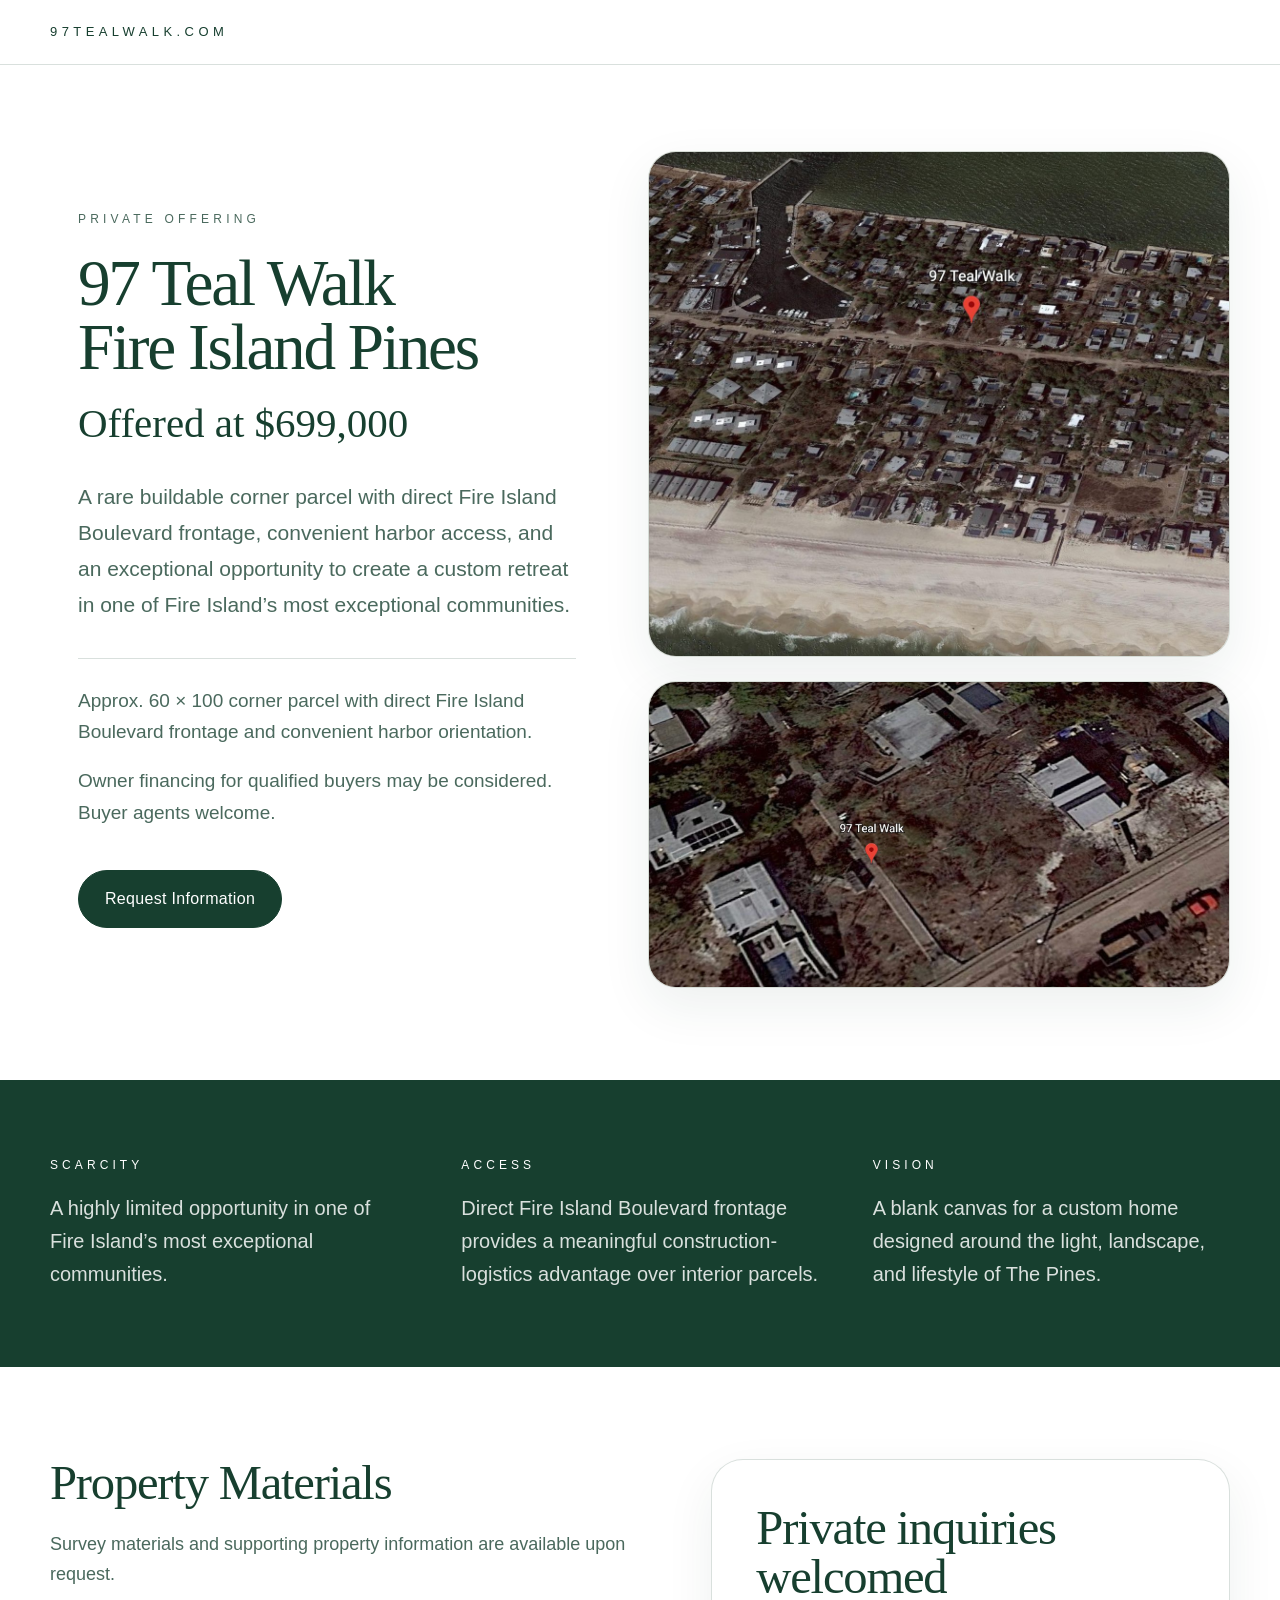
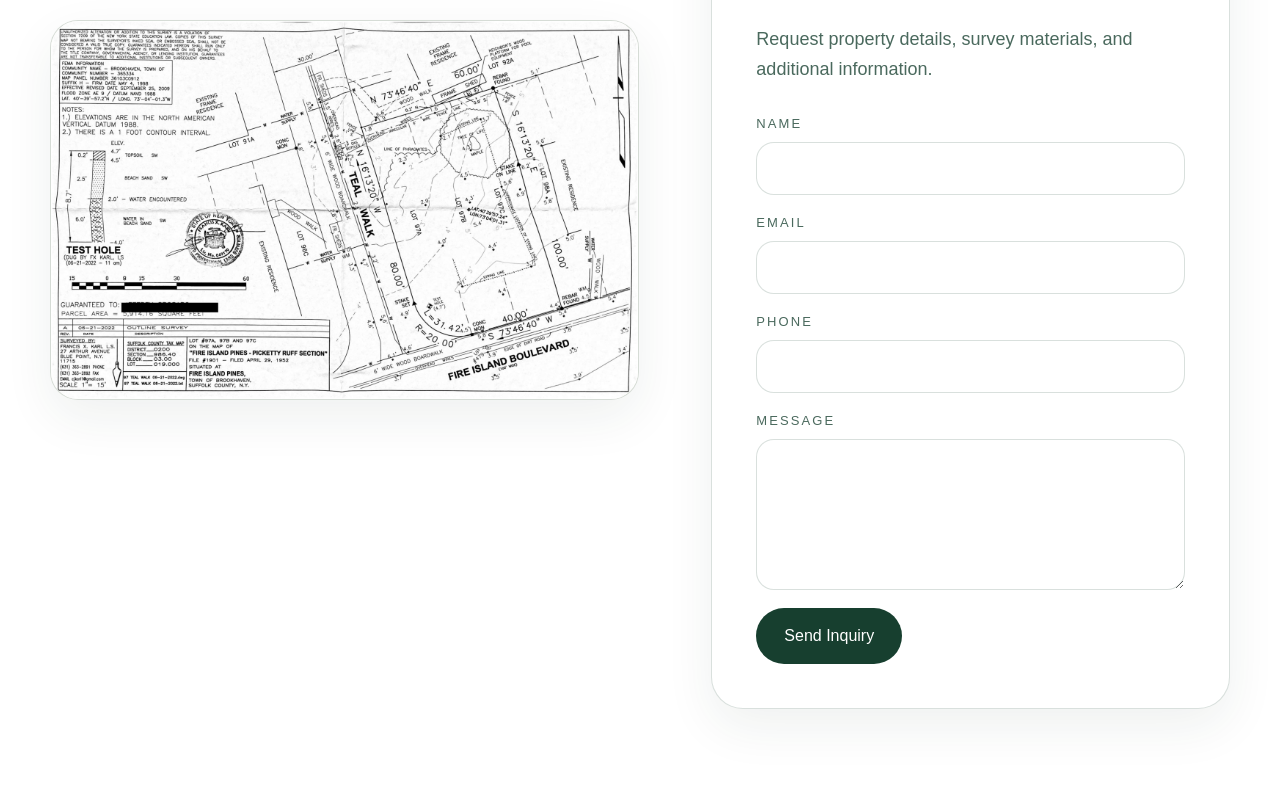
==== commit a71882bb: "Rename index (3).html to index.html" ====
--- a/index.html
+++ b/index.html
@@ -3,7 +3,7 @@
 <head>
   <meta charset="UTF-8" />
   <meta name="viewport" content="width=device-width, initial-scale=1.0" />
-  <title>97 Teal Walk · Fire Island Pines</title>
+  <title>97 Teal Walk | Fire Island Pines</title>
   <meta name="description" content="97 Teal Walk, Fire Island Pines. Offered at $699,000. A rare buildable corner parcel with direct Fire Island Boulevard frontage." />
   <link rel="stylesheet" href="./styles.css?v=4" />
 </head>
@@ -20,7 +20,10 @@
         <div class="watermark-wrap">
           <div class="hero-text">
             <p class="eyebrow">Private Offering</p>
-            <h1>97 Teal Walk · Fire Island Pines</h1>
+            <h1>
+              <span style="display:block;">97 Teal Walk</span>
+              <span style="display:block;">Fire Island Pines</span>
+            </h1>
             <p class="price">Offered at $699,000</p>
             <p class="lead">
               A rare buildable corner parcel with direct Fire Island Boulevard frontage, convenient harbor access, and an exceptional opportunity to create a custom retreat in one of Fire Island’s most exceptional communities.
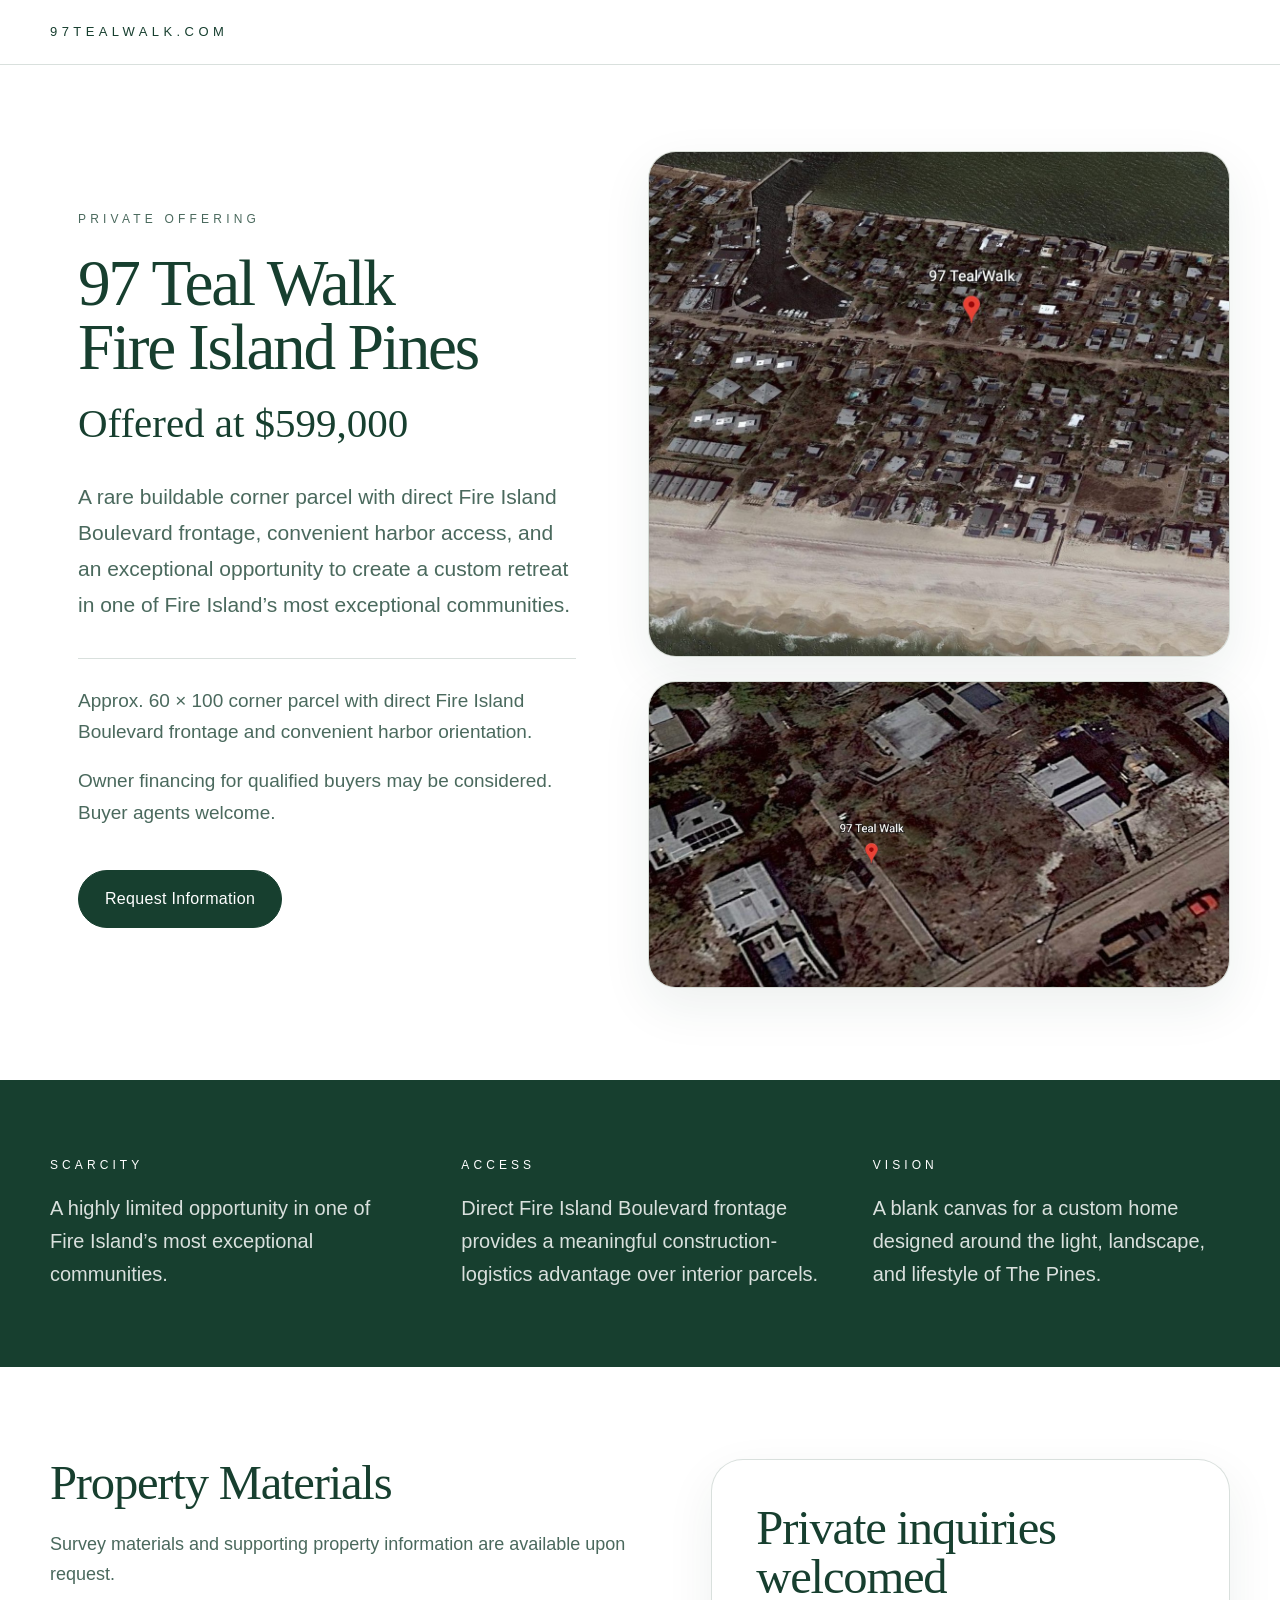
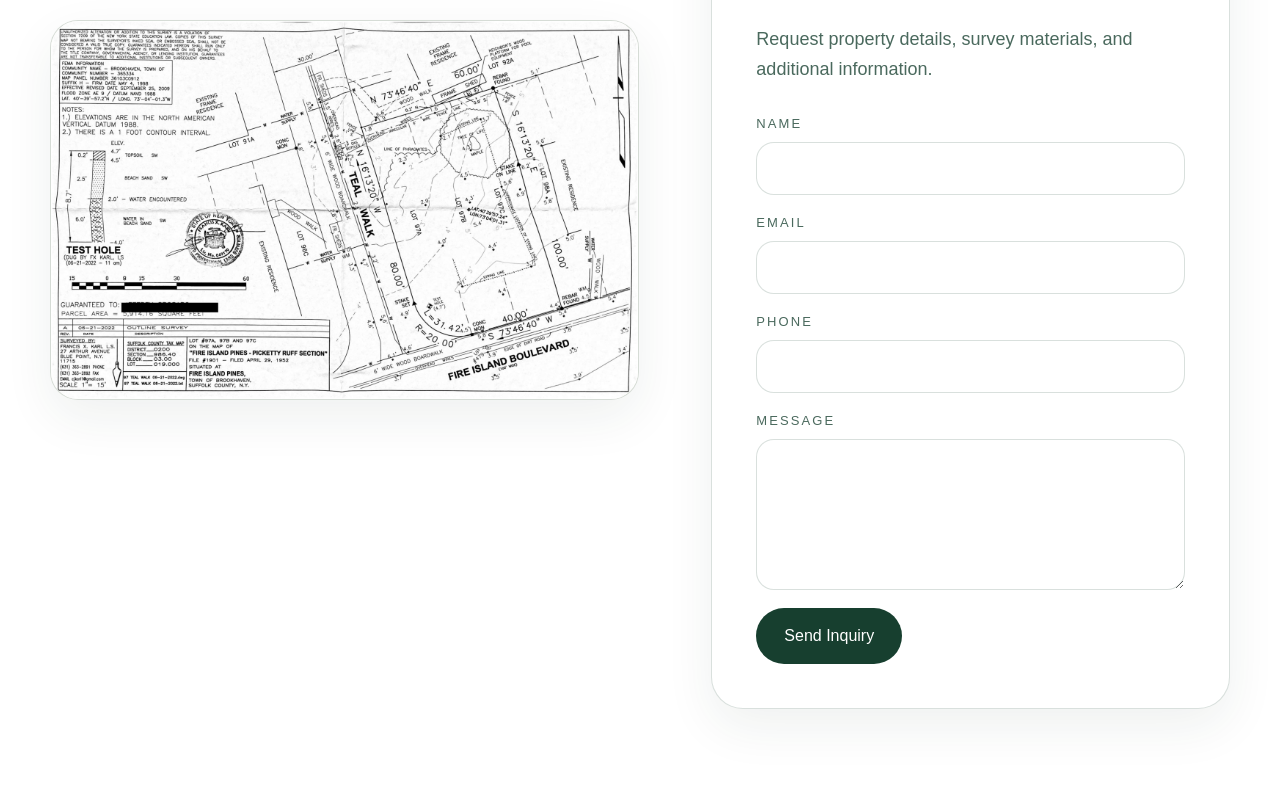
==== commit 38b651f3: "Update index.html" ====
--- a/index.html
+++ b/index.html
@@ -4,7 +4,7 @@
   <meta charset="UTF-8" />
   <meta name="viewport" content="width=device-width, initial-scale=1.0" />
   <title>97 Teal Walk | Fire Island Pines</title>
-  <meta name="description" content="97 Teal Walk, Fire Island Pines. Offered at $699,000. A rare buildable corner parcel with direct Fire Island Boulevard frontage." />
+  <meta name="description" content="97 Teal Walk, Fire Island Pines. Offered at $599,000. A rare buildable corner parcel with direct Fire Island Boulevard frontage." />
   <link rel="stylesheet" href="./styles.css?v=4" />
 </head>
 <body>
@@ -13,7 +13,6 @@
       <div class="domain">97TealWalk.com</div>
     </div>
   </header>
-
   <main>
     <section class="hero container">
       <div class="hero-copy">
@@ -24,7 +23,7 @@
               <span style="display:block;">97 Teal Walk</span>
               <span style="display:block;">Fire Island Pines</span>
             </h1>
-            <p class="price">Offered at $699,000</p>
+            <p class="price">Offered at $599,000</p>
             <p class="lead">
               A rare buildable corner parcel with direct Fire Island Boulevard frontage, convenient harbor access, and an exceptional opportunity to create a custom retreat in one of Fire Island’s most exceptional communities.
             </p>
@@ -36,7 +35,6 @@
           </div>
         </div>
       </div>
-
       <div class="image-stack">
         <figure>
           <img src="./location-context.jpg" alt="Google Earth context image showing 97 Teal Walk in relation to Fire Island Pines, the harbor, and surrounding area." />
@@ -46,7 +44,6 @@
         </figure>
       </div>
     </section>
-
     <section class="green-band">
       <div class="container band-grid">
         <div>
@@ -63,7 +60,6 @@
         </div>
       </div>
     </section>
-
     <section class="materials container">
       <div class="survey-section">
         <h2>Property Materials</h2>
@@ -72,19 +68,17 @@
           <img src="./survey-redacted.jpg" alt="Redacted survey preview for 97 Teal Walk." />
         </div>
       </div>
-
       <div id="inquiry" class="inquiry-card">
         <h2>Private inquiries welcomed</h2>
         <p>Request property details, survey materials, and additional information.</p>
 
-        <form action="https://formspree.io/f/FORM_ID_HERE" method="POST">
+        <form action="https://formspree.io/f/xaqvzqdr" method="POST">
           <input type="hidden" name="_subject" value="97 Teal Walk Inquiry" />
 
           <label>
             Name
             <input name="name" type="text" required />
           </label>
-
           <label>
             Email
             <input name="email" type="email" required />
